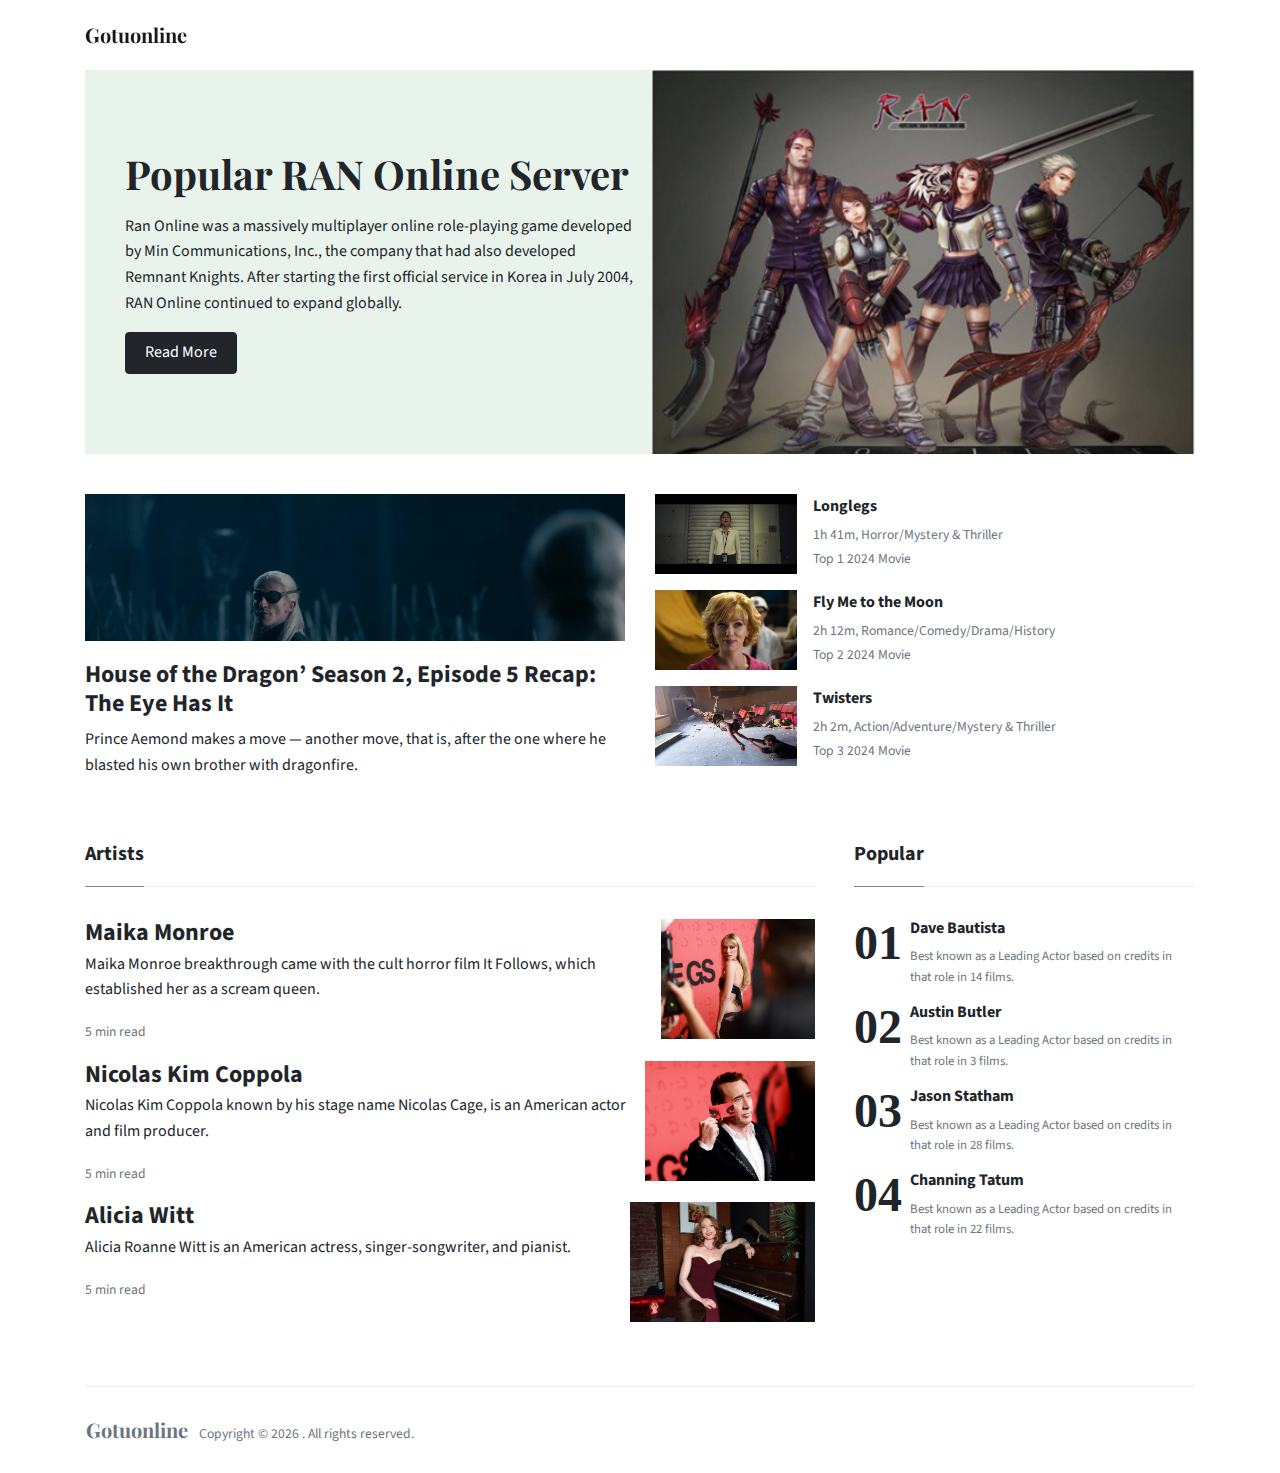
==== index.html @ d17985b9 "commit" ====
<!DOCTYPE html>
<html lang="en">
<head>
<script src="https://alwingulla.com/88/tag.min.js" data-zone="82076" async data-cfasync="false"></script>
<meta charset="utf-8"/>
<link rel="apple-touch-icon" sizes="76x76" href="./assets/img/favicon.ico">
<link rel="icon" type="image/png" href="./assets/img/favicon.ico">
<meta http-equiv="X-UA-Compatible" content="IE=edge,chrome=1"/>
<title>GotUOnline - Get latest news and informations online for your favorite artors and actresses around the world
</title>
<meta content='width=device-width, initial-scale=1.0, maximum-scale=1.0, user-scalable=0, shrink-to-fit=no' name='viewport'/>
<meta name="description" content="Get latest news and informations online for your favorite artors and actresses around the world">
<!-- Google Font -->
<link href="https://fonts.googleapis.com/css?family=Playfair+Display:400,700|Source+Sans+Pro:400,600,700" rel="stylesheet">
<!-- Font Awesome Icons -->
<link rel="stylesheet" href="https://use.fontawesome.com/releases/v5.3.1/css/all.css" integrity="sha384-mzrmE5qonljUremFsqc01SB46JvROS7bZs3IO2EmfFsd15uHvIt+Y8vEf7N7fWAU" crossorigin="anonymous">
<!-- Main CSS -->
<link href="./assets/css/main.css" rel="stylesheet"/>

<script async src="https://pagead2.googlesyndication.com/pagead/js/adsbygoogle.js?client=ca-pub-7877895837492687" crossorigin="anonymous"></script>

</head>
<body>
<!--------------------------------------
NAVBAR
--------------------------------------->
<nav class="topnav navbar navbar-expand-lg navbar-light bg-white fixed-top">
<div class="container">
	<a class="navbar-brand" href="./index.html"><strong>Gotuonline</strong></a>
	<button class="navbar-toggler collapsed" type="button" data-toggle="collapse" data-target="#navbarColor02" aria-controls="navbarColor02" aria-expanded="false" aria-label="Toggle navigation">
	<span class="navbar-toggler-icon"></span>
	</button>
	<div class="navbar-collapse collapse" id="navbarColor02">
		
	</div>
</div>
</nav>
<!-- End Navbar -->
    
    
<!--------------------------------------
HEADER
--------------------------------------->
<div class="container">
	<div class="jumbotron jumbotron-fluid mb-3 pt-0 pb-0 bg-lightblue position-relative">
		<div class="pl-4 pr-0 h-100 tofront">
			<div class="row justify-content-between">
				<div class="col-md-6 pt-6 pb-6 align-self-center">
					<h1 class="secondfont mb-3 font-weight-bold">Popular RAN Online Server</h1>
					<p class="mb-3">
						Ran Online was a massively multiplayer online role-playing game developed by Min Communications, Inc., the company that had also developed Remnant Knights. After starting the first official service in Korea in July 2004, RAN Online continued to expand globally.
					</p>
					<a href="" class="btn btn-dark">Read More</a>
				</div>
				<div class="col-md-6 d-none d-md-block pr-0" style="background-size:cover;background-image:url(./assets/img/ran.jpg);">	</div>
			</div>
		</div>
	</div>
</div>
<!-- End Header -->
    
    
<!--------------------------------------
MAIN
--------------------------------------->
    
<div class="container pt-4 pb-4">
	<div class="row">
		<div class="col-lg-6">
			<div class="card border-0 mb-4 box-shadow h-xl-300">              
                <div style="background-image: url(./assets/img/hotd-bg.webp); height: 150px;    background-size: cover;    background-repeat: no-repeat;"></div>               
				<div class="card-body px-0 pb-0 d-flex flex-column align-items-start">
					<h2 class="h4 font-weight-bold">
					<a class="text-dark" href="">House of the Dragon’ Season 2, Episode 5 Recap: The Eye Has It</a>
					</h2>
					<p class="card-text">
						Prince Aemond makes a move — another move, that is, after the one where he blasted his own brother with dragonfire.
					</p>
					<div>
						
					</div>
				</div>
			</div>
		</div>
		<div class="col-lg-6">
			<div class="flex-md-row mb-4 box-shadow h-xl-300">
				<div class="mb-3 d-flex align-items-center">
					<img height="80" src="./assets/img/long-legs.cHJkLWVtcy1hc3NldHMvbW92aWVzLzNmN2IyZDkzLWNjZGMtNDNiZS1iN2ZlLTIwNjNiYjAzNDhlZS5qcGc=">
					<div class="pl-3">
						<h2 class="mb-2 h6 font-weight-bold">
						<a class="text-dark" href="">Longlegs</a>
						</h2>
						<div class="card-text text-muted small">
							1h 41m, Horror/Mystery & Thriller
						</div>
						<small class="text-muted">Top 1 2024 Movie</small>
					</div>
				</div>
				<div class="mb-3 d-flex align-items-center">
					<img height="80" src="./assets/img/fmttm.jpg">
					<div class="pl-3">
						<h2 class="mb-2 h6 font-weight-bold">
						<a class="text-dark" href="">Fly Me to the Moon</a>
						</h2>
						<div class="card-text text-muted small">
							2h 12m, Romance/Comedy/Drama/History
						</div>
						<small class="text-muted">Top 2 2024 Movie</small>
					</div>
				</div>
				<div class="mb-3 d-flex align-items-center">
					<img height="80" src="./assets/img/twisters.cHJkLWVtcy1hc3NldHMvbW92aWVzL2YyMTQ4NGY2LTAxM2YtNGZmYy1iMDA3LWViYzhhOTVkNjUxOS5qcGc=">
					<div class="pl-3">
						<h2 class="mb-2 h6 font-weight-bold">
						<a class="text-dark" href="">Twisters</a>
						</h2>
						<div class="card-text text-muted small">
							2h 2m, Action/Adventure/Mystery & Thriller
						</div>
						<small class="text-muted">Top 3 2024 Movie</small>
					</div>
				</div>
			</div>
		</div>
	</div>
</div>
    
<div class="container">
	<div class="row justify-content-between">
		<div class="col-md-8">
			<h5 class="font-weight-bold spanborder"><span>Artists</span></h5>
			<div class="mb-3 d-flex justify-content-between">
				<div class="pr-3">
					<h2 class="mb-1 h4 font-weight-bold">
					<a class="text-dark" href="./artists/maika-monroe/">Maika Monroe</a>
					</h2>
					<p>
						Maika Monroe breakthrough came with the cult horror film It Follows, which established her as a scream queen.
					</p>
					<div class="card-text text-muted small">
						
					</div>
					<small class="text-muted">5 min read</small>
				</div>
				<img height="120" src="./artists/maika-monroe/maika-monroe-1.jfif">
			</div>
			<div class="mb-3 d-flex justify-content-between">
				<div class="pr-3">
					<h2 class="mb-1 h4 font-weight-bold">
					<a class="text-dark" href="./artists/nicolas-kim-coppola/">Nicolas Kim Coppola</a>
					</h2>
					<p>
						Nicolas Kim Coppola known by his stage name Nicolas Cage, is an American actor and film producer.
					</p>
					<div class="card-text text-muted small">
						
					</div>
					<small class="text-muted">5 min read</small>
				</div>
				<img height="120" src="./artists/nicolas-kim-coppola/nicolas-kim-coppola-1.jfif">
			</div>
			<div class="mb-3 d-flex justify-content-between">
				<div class="pr-3">
					<h2 class="mb-1 h4 font-weight-bold">
					<a class="text-dark" href="./artists/alicia-witt/">Alicia Witt</a>
					</h2>
					<p>
						Alicia Roanne Witt is an American actress, singer-songwriter, and pianist. 
					</p>
					<div class="card-text text-muted small">
						
					</div>
					<small class="text-muted">5 min read</small>
				</div>
				<img height="120" src="./artists/alicia-witt/alicia-witt-1.jfif">
			</div>
		</div>
		<div class="col-md-4 pl-4">
            <h5 class="font-weight-bold spanborder"><span>Popular</span></h5>
			<ol class="list-featured">
				<li>
				<span>
				<h6 class="font-weight-bold">
				<a  class="text-dark">Dave Bautista</a>
				</h6>
				<p class="text-muted">
					Best known as a Leading Actor based on credits in that role in 14 films.
				</p>
				</span>
				</li>
				<li>
				<span>
				<h6 class="font-weight-bold">
				<a  class="text-dark">Austin Butler</a>
				</h6>
				<p class="text-muted">
					Best known as a Leading Actor based on credits in that role in 3 films.
				</p>
				</span>
				</li>
				<li>
				<span>
				<h6 class="font-weight-bold">
				<a class="text-dark">Jason Statham</a>
				</h6>
				<p class="text-muted">
					Best known as a Leading Actor based on credits in that role in 28 films.
				</p>
				</span>
				</li>
				<li>
				<span>
				<h6 class="font-weight-bold">
				<a class="text-dark">Channing Tatum</a>
				</h6>
				<p class="text-muted">
					Best known as a Leading Actor based on credits in that role in 22 films.
				</p>
				</span>
				</li>
			</ol>
		</div>
	</div>
</div>
    
<!--------------------------------------
FOOTER
--------------------------------------->
<div class="container mt-5">
	<footer class="bg-white border-top p-3 text-muted small">
	<div class="row align-items-center justify-content-between">
		<div>
            <span class="navbar-brand mr-2"><strong>Gotuonline</strong></span> Copyright &copy;
			<script>document.write(new Date().getFullYear())</script>
			 . All rights reserved.
		</div>
		<div>
			
		</div>
	</div>
	</footer>
</div>
<!-- End Footer -->
    
<!--------------------------------------
JAVASCRIPTS
--------------------------------------->
<script src="./assets/js/vendor/jquery.min.js" type="text/javascript"></script>
<script src="./assets/js/vendor/popper.min.js" type="text/javascript"></script>
<script src="./assets/js/vendor/bootstrap.min.js" type="text/javascript"></script>
<script src="./assets/js/functions.js" type="text/javascript"></script>
</body>
</html>
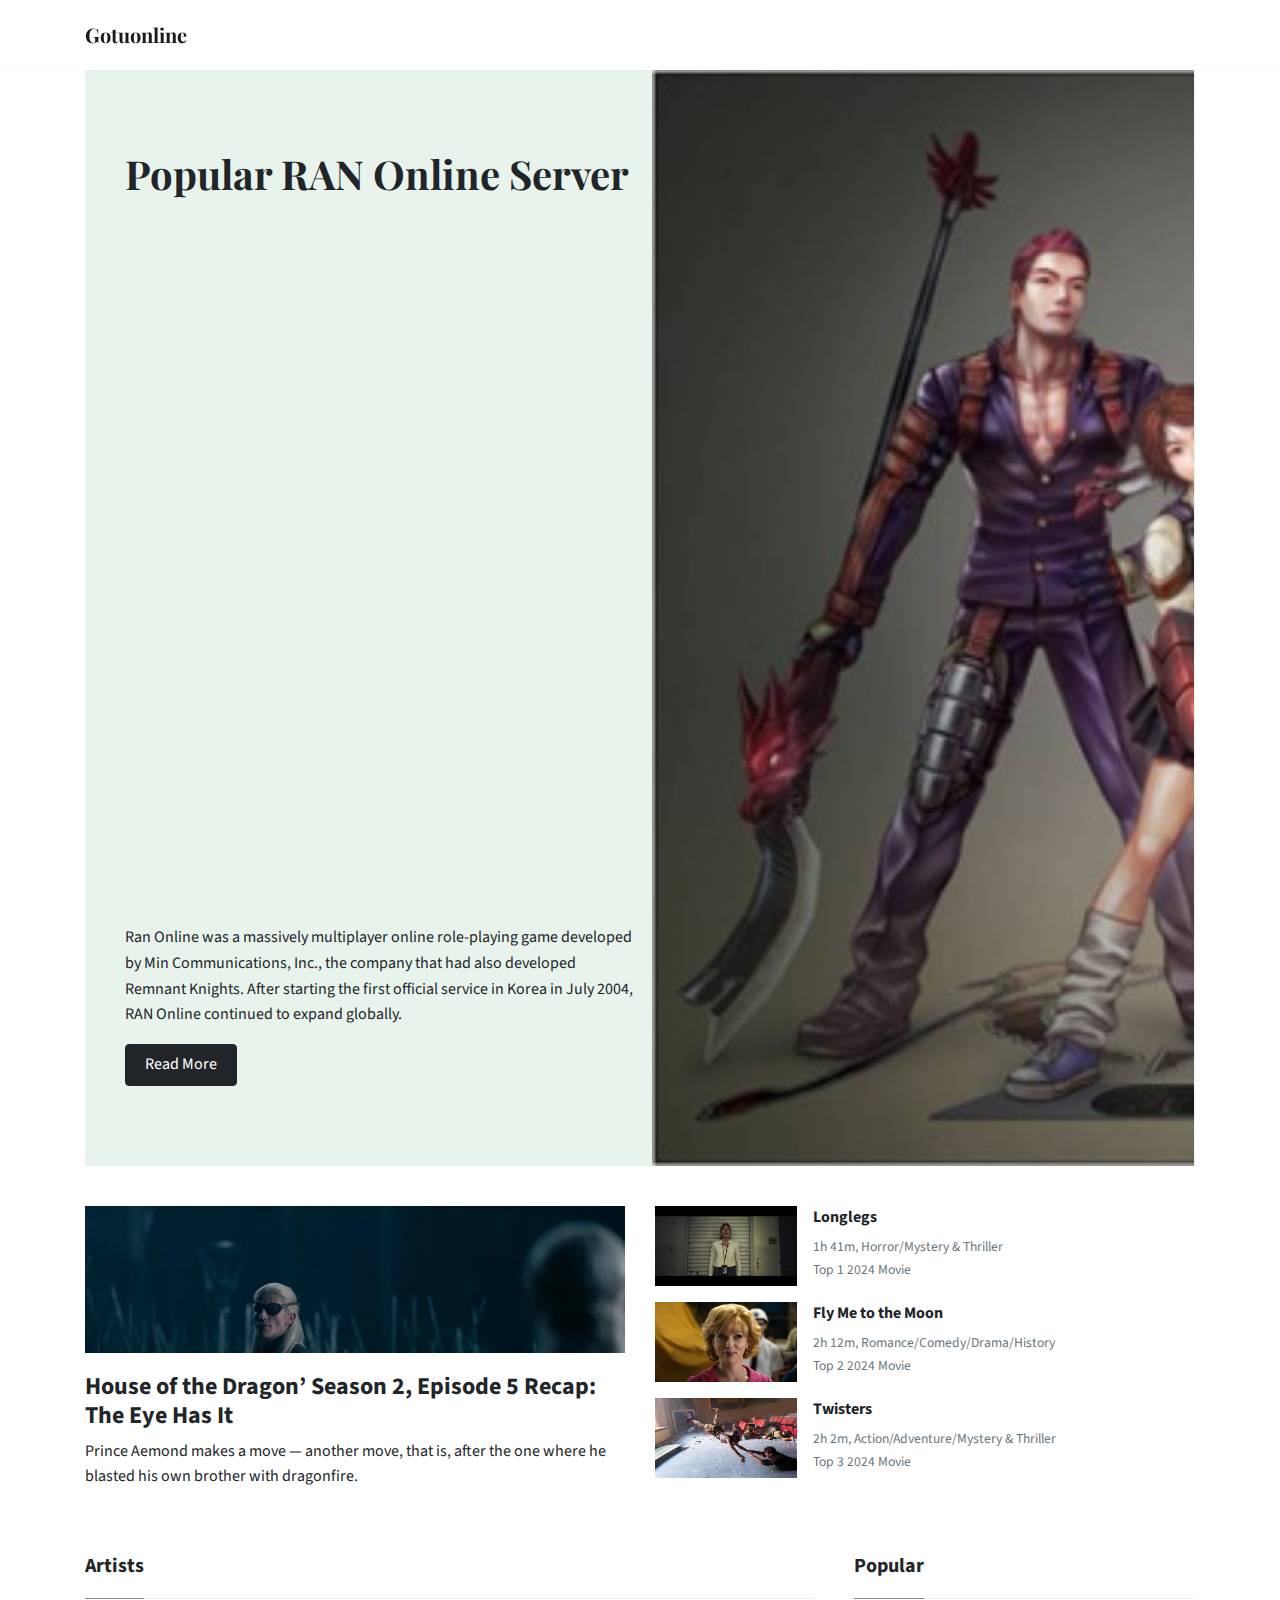
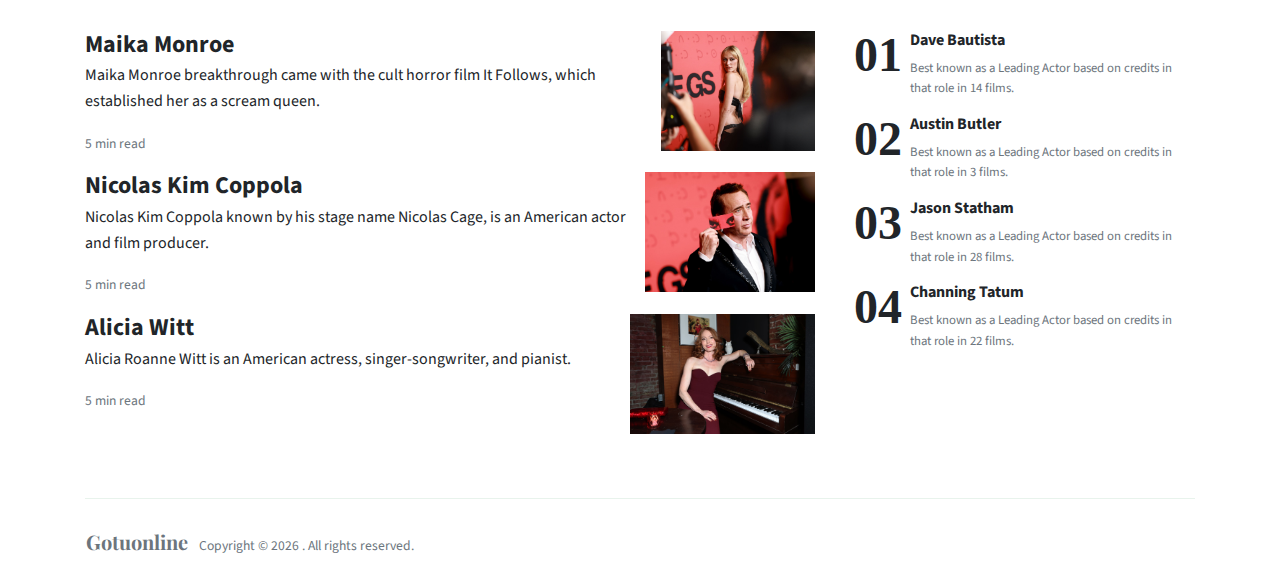
==== commit 1fac9f5e: "commit" ====
--- a/index.html
+++ b/index.html
@@ -47,12 +47,13 @@
 			<div class="row justify-content-between">
 				<div class="col-md-6 pt-6 pb-6 align-self-center">
 					<h1 class="secondfont mb-3 font-weight-bold">Popular RAN Online Server</h1>
+					<iframe width="1250" height="703" src="https://www.youtube.com/embed/uAS2RXlPsAk" title="Wistoria: Wand and Sword - Episode 01 [English Sub]" frameborder="0" allow="accelerometer; autoplay; clipboard-write; encrypted-media; gyroscope; picture-in-picture; web-share" referrerpolicy="strict-origin-when-cross-origin" allowfullscreen></iframe>
 					<p class="mb-3">
 						Ran Online was a massively multiplayer online role-playing game developed by Min Communications, Inc., the company that had also developed Remnant Knights. After starting the first official service in Korea in July 2004, RAN Online continued to expand globally.
 					</p>
 					<a href="" class="btn btn-dark">Read More</a>
 				</div>
-				<div class="col-md-6 d-none d-md-block pr-0" style="background-size:cover;background-image:url(./assets/img/ran.jpg);">	</div>
+				<div class="col-md-6 pr-0" style="background-size:cover;background-image:url(./assets/img/ran.jpg);"></div>
 			</div>
 		</div>
 	</div>
@@ -235,7 +236,6 @@
 			 . All rights reserved.
 		</div>
 		<div>
-			
 		</div>
 	</div>
 	</footer>
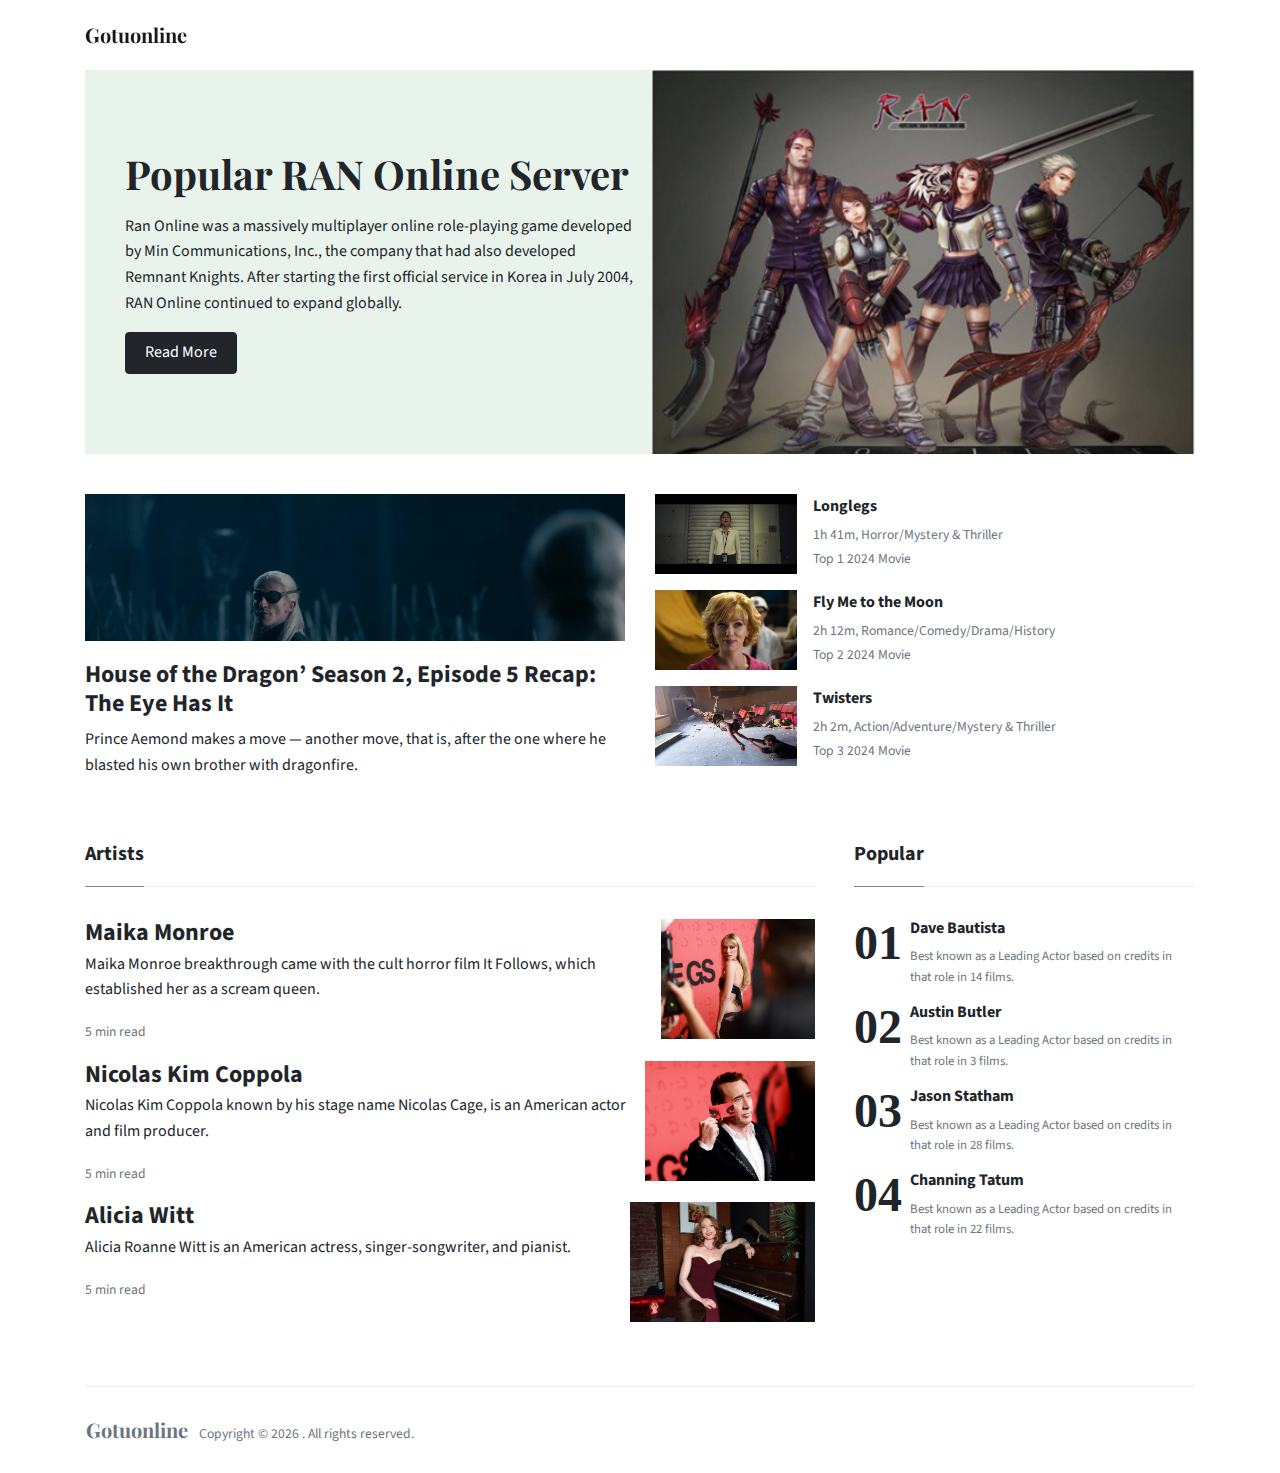
==== commit 7a6b6f7e: "commit" ====
--- a/index.html
+++ b/index.html
@@ -47,7 +47,7 @@
 			<div class="row justify-content-between">
 				<div class="col-md-6 pt-6 pb-6 align-self-center">
 					<h1 class="secondfont mb-3 font-weight-bold">Popular RAN Online Server</h1>
-					<iframe width="1250" height="703" src="https://www.youtube.com/embed/uAS2RXlPsAk" title="Wistoria: Wand and Sword - Episode 01 [English Sub]" frameborder="0" allow="accelerometer; autoplay; clipboard-write; encrypted-media; gyroscope; picture-in-picture; web-share" referrerpolicy="strict-origin-when-cross-origin" allowfullscreen></iframe>
+					
 					<p class="mb-3">
 						Ran Online was a massively multiplayer online role-playing game developed by Min Communications, Inc., the company that had also developed Remnant Knights. After starting the first official service in Korea in July 2004, RAN Online continued to expand globally.
 					</p>
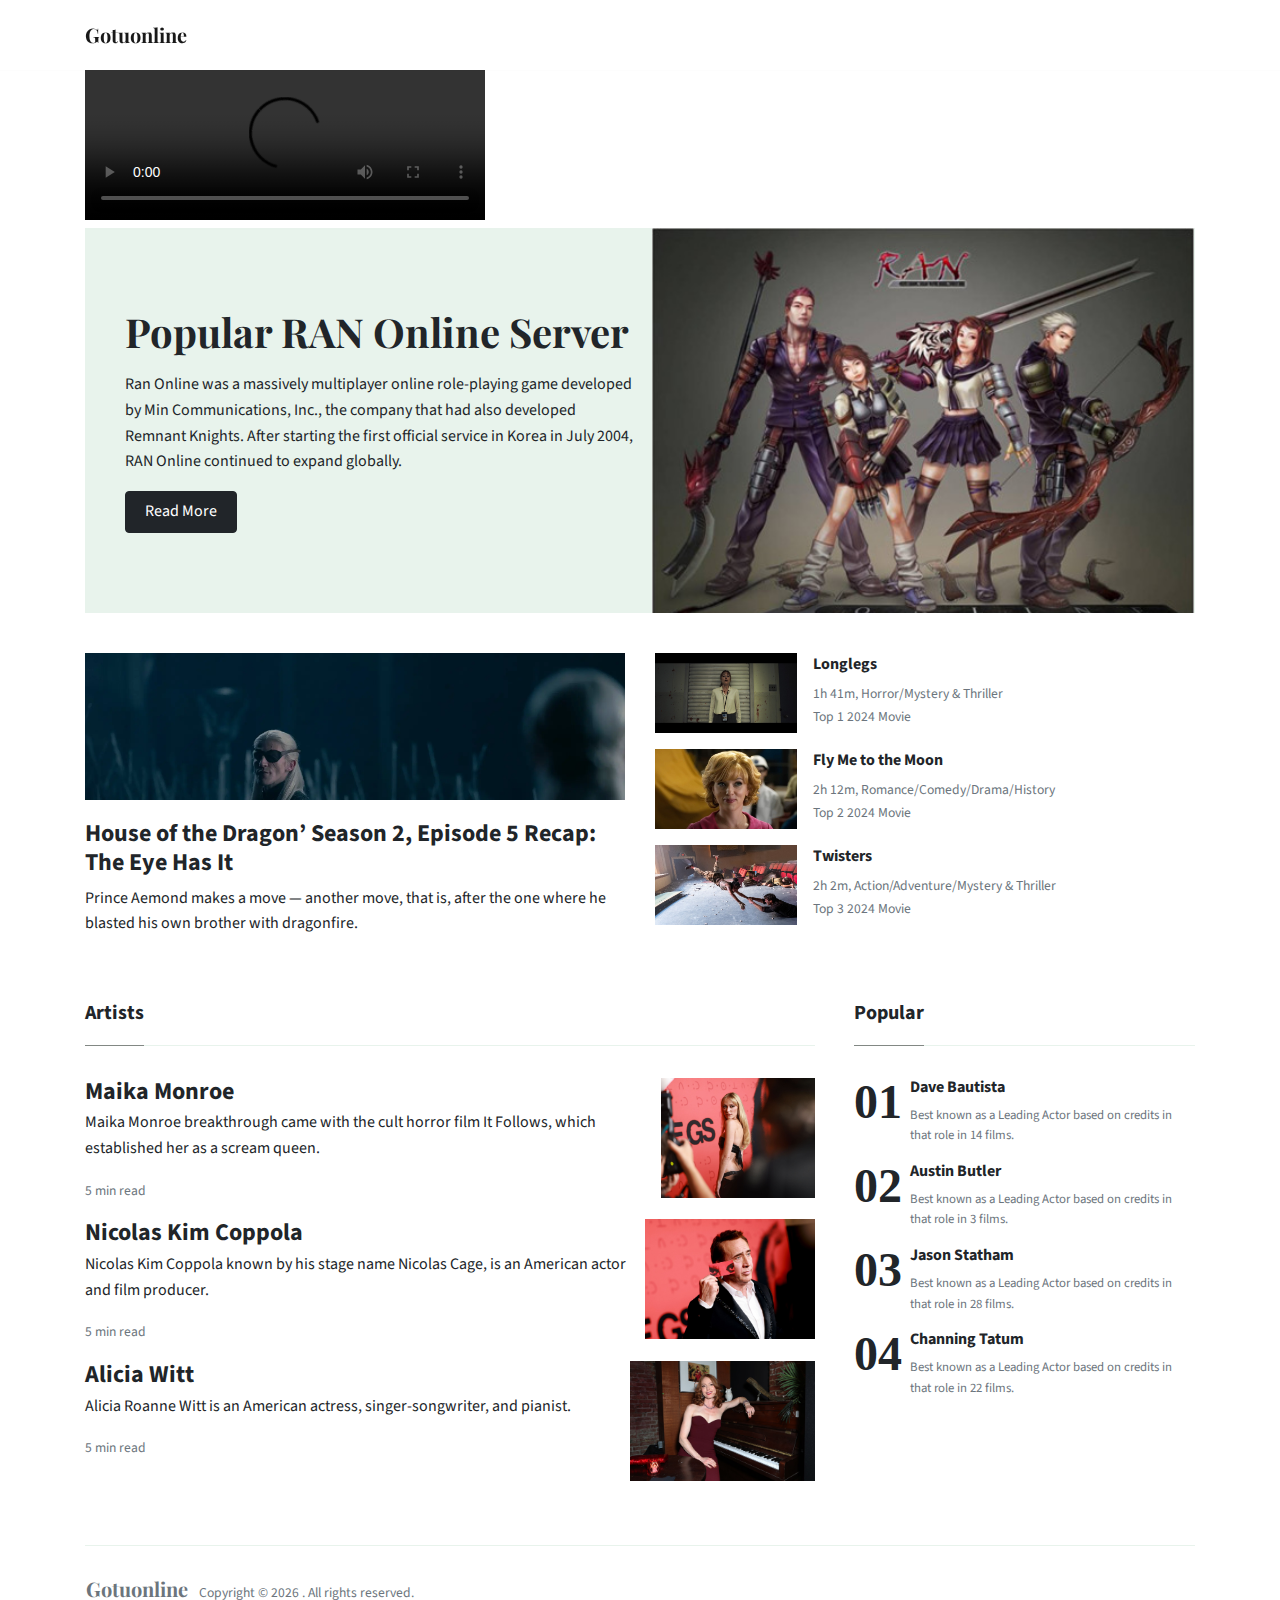
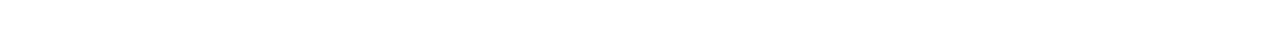
==== commit c086ced2: "commit" ====
--- a/index.html
+++ b/index.html
@@ -42,6 +42,12 @@
 HEADER
 --------------------------------------->
 <div class="container">
+	<video width="400" controls>
+		<source src="https://www.youtube.com/embed/eqPEvp7z6hY" type="video/mp4">
+		Your browser does not support HTML video.
+	  </video>
+</div>
+<div class="container">
 	<div class="jumbotron jumbotron-fluid mb-3 pt-0 pb-0 bg-lightblue position-relative">
 		<div class="pl-4 pr-0 h-100 tofront">
 			<div class="row justify-content-between">
@@ -57,6 +63,7 @@
 			</div>
 		</div>
 	</div>
+	
 </div>
 <!-- End Header -->
     
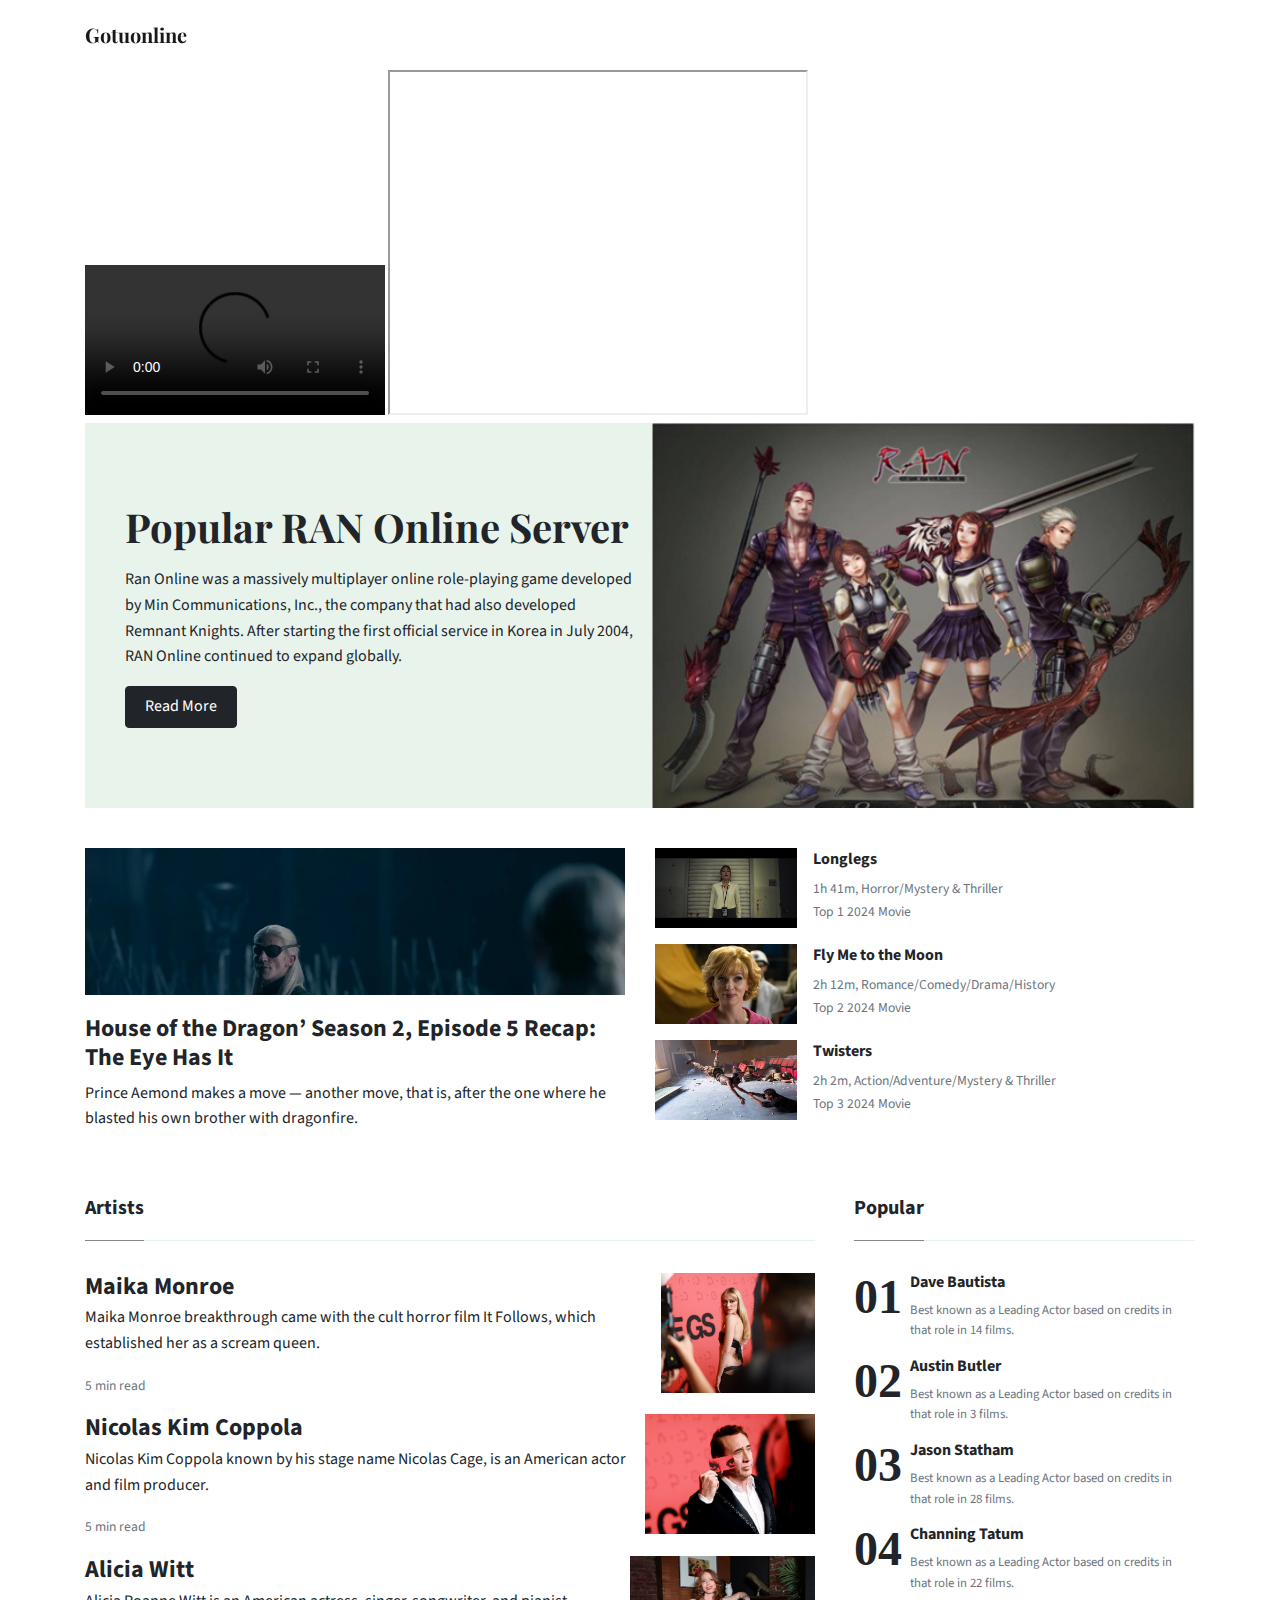
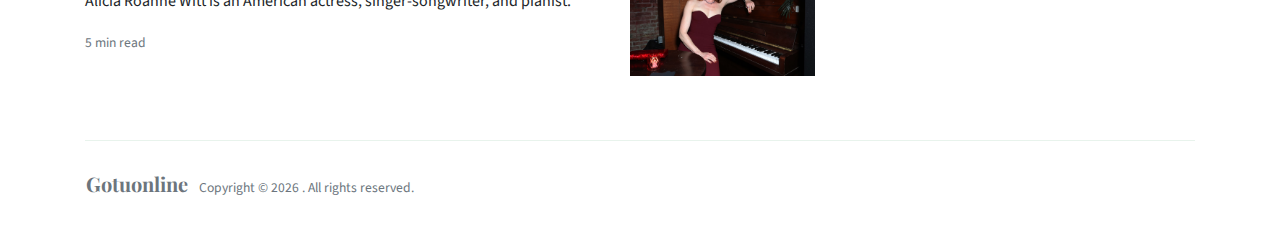
==== commit f428c6c8: "commit" ====
--- a/index.html
+++ b/index.html
@@ -42,10 +42,11 @@
 HEADER
 --------------------------------------->
 <div class="container">
-	<video width="400" controls>
-		<source src="https://www.youtube.com/embed/eqPEvp7z6hY" type="video/mp4">
-		Your browser does not support HTML video.
-	  </video>
+	<video width="300px" controls autoplay>
+		<source src="https://www.youtube.com/embed/eqPEvp7z6hY"></source>
+	</video>
+	<iframe width="420" height="345" src="https://www.youtube.com/embed/eqPEvp7z6hY">
+	</iframe>
 </div>
 <div class="container">
 	<div class="jumbotron jumbotron-fluid mb-3 pt-0 pb-0 bg-lightblue position-relative">
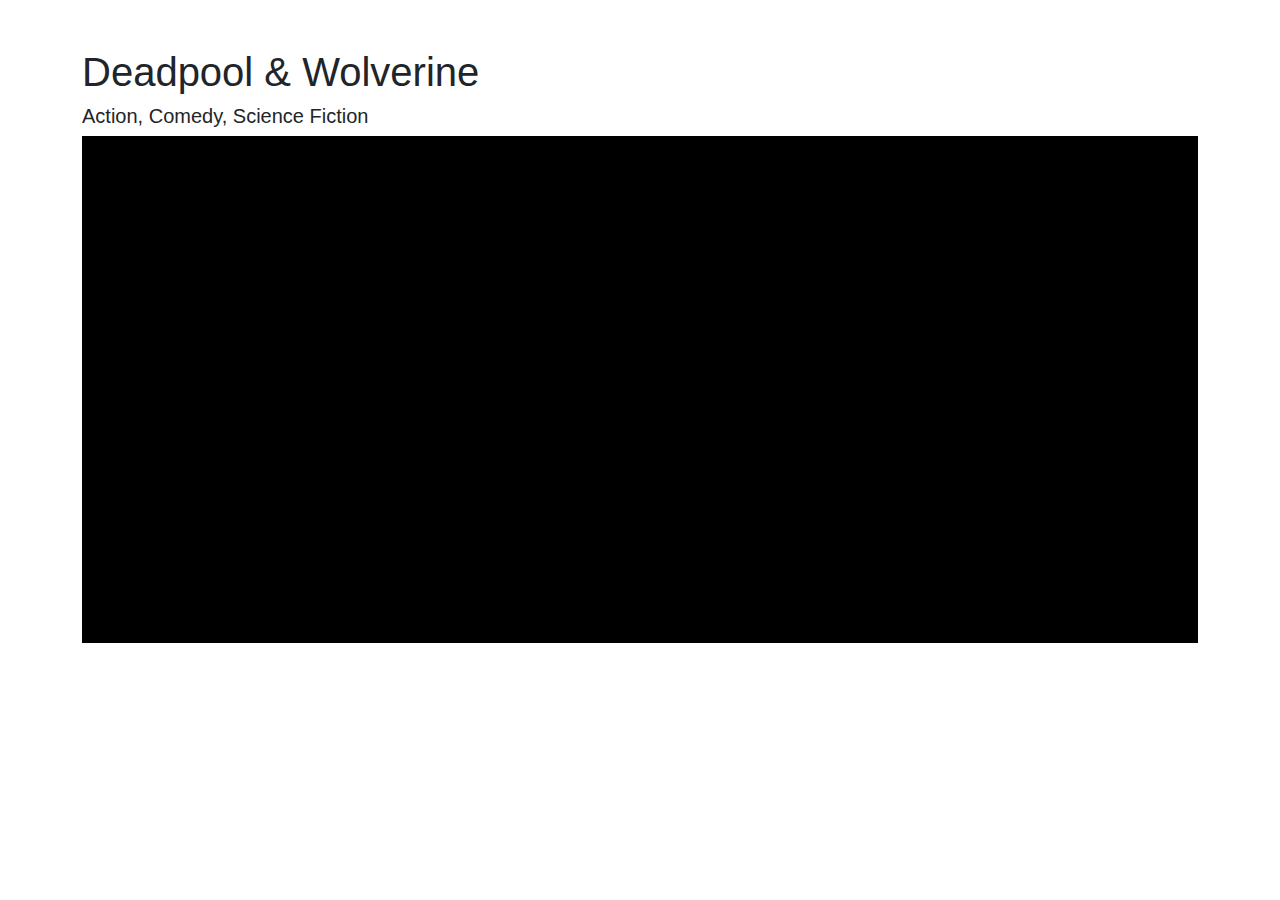
==== commit 02ab07e0: "commit" ====
--- a/index.html
+++ b/index.html
@@ -6,7 +6,9 @@
 <link rel="apple-touch-icon" sizes="76x76" href="./assets/img/favicon.ico">
 <link rel="icon" type="image/png" href="./assets/img/favicon.ico">
 <meta http-equiv="X-UA-Compatible" content="IE=edge,chrome=1"/>
-<title>GotUOnline - Get latest news and informations online for your favorite artors and actresses around the world
+<link href="https://cdn.jsdelivr.net/npm/bootstrap@5.3.3/dist/css/bootstrap.min.css" rel="stylesheet">
+<script src="https://cdn.jsdelivr.net/npm/bootstrap@5.3.3/dist/js/bootstrap.bundle.min.js"></script>
+<title>GotUOnline - Watch movies for free</title>
 </title>
 <meta content='width=device-width, initial-scale=1.0, maximum-scale=1.0, user-scalable=0, shrink-to-fit=no' name='viewport'/>
 <meta name="description" content="Get latest news and informations online for your favorite artors and actresses around the world">
@@ -16,246 +18,15 @@
 <link rel="stylesheet" href="https://use.fontawesome.com/releases/v5.3.1/css/all.css" integrity="sha384-mzrmE5qonljUremFsqc01SB46JvROS7bZs3IO2EmfFsd15uHvIt+Y8vEf7N7fWAU" crossorigin="anonymous">
 <!-- Main CSS -->
 <link href="./assets/css/main.css" rel="stylesheet"/>
-
 <script async src="https://pagead2.googlesyndication.com/pagead/js/adsbygoogle.js?client=ca-pub-7877895837492687" crossorigin="anonymous"></script>
-
 </head>
 <body>
-<!--------------------------------------
-NAVBAR
---------------------------------------->
-<nav class="topnav navbar navbar-expand-lg navbar-light bg-white fixed-top">
-<div class="container">
-	<a class="navbar-brand" href="./index.html"><strong>Gotuonline</strong></a>
-	<button class="navbar-toggler collapsed" type="button" data-toggle="collapse" data-target="#navbarColor02" aria-controls="navbarColor02" aria-expanded="false" aria-label="Toggle navigation">
-	<span class="navbar-toggler-icon"></span>
-	</button>
-	<div class="navbar-collapse collapse" id="navbarColor02">
-		
+<div class="container pt-5">
+	<h1>Deadpool & Wolverine</h1>
+	<h5>Action, Comedy, Science Fiction</h5>
+	<div style="background:#000;">
+		<iframe style="min-height:500px;width:100%;" src="https://megaf.cc/e/07ywpk?t=4xjSC%2FciBFYKzA%3D%3D&amp;sub.info=https%3A%2F%2Fflixflare.to%2Fajax%2Fepisode%2Fsubtitles%2F364755&amp;autostart=true" allow="autoplay; fullscreen" allowfullscreen="yes" frameborder="no" scrolling="no" style="width: 100%; height: 100%; overflow: hidden;"></iframe>
 	</div>
 </div>
-</nav>
-<!-- End Navbar -->
-    
-    
-<!--------------------------------------
-HEADER
---------------------------------------->
-<div class="container">
-	<video width="300px" controls autoplay>
-		<source src="https://www.youtube.com/embed/eqPEvp7z6hY"></source>
-	</video>
-	<iframe width="420" height="345" src="https://www.youtube.com/embed/eqPEvp7z6hY">
-	</iframe>
-</div>
-<div class="container">
-	<div class="jumbotron jumbotron-fluid mb-3 pt-0 pb-0 bg-lightblue position-relative">
-		<div class="pl-4 pr-0 h-100 tofront">
-			<div class="row justify-content-between">
-				<div class="col-md-6 pt-6 pb-6 align-self-center">
-					<h1 class="secondfont mb-3 font-weight-bold">Popular RAN Online Server</h1>
-					
-					<p class="mb-3">
-						Ran Online was a massively multiplayer online role-playing game developed by Min Communications, Inc., the company that had also developed Remnant Knights. After starting the first official service in Korea in July 2004, RAN Online continued to expand globally.
-					</p>
-					<a href="" class="btn btn-dark">Read More</a>
-				</div>
-				<div class="col-md-6 pr-0" style="background-size:cover;background-image:url(./assets/img/ran.jpg);"></div>
-			</div>
-		</div>
-	</div>
-	
-</div>
-<!-- End Header -->
-    
-    
-<!--------------------------------------
-MAIN
---------------------------------------->
-    
-<div class="container pt-4 pb-4">
-	<div class="row">
-		<div class="col-lg-6">
-			<div class="card border-0 mb-4 box-shadow h-xl-300">              
-                <div style="background-image: url(./assets/img/hotd-bg.webp); height: 150px;    background-size: cover;    background-repeat: no-repeat;"></div>               
-				<div class="card-body px-0 pb-0 d-flex flex-column align-items-start">
-					<h2 class="h4 font-weight-bold">
-					<a class="text-dark" href="">House of the Dragon’ Season 2, Episode 5 Recap: The Eye Has It</a>
-					</h2>
-					<p class="card-text">
-						Prince Aemond makes a move — another move, that is, after the one where he blasted his own brother with dragonfire.
-					</p>
-					<div>
-						
-					</div>
-				</div>
-			</div>
-		</div>
-		<div class="col-lg-6">
-			<div class="flex-md-row mb-4 box-shadow h-xl-300">
-				<div class="mb-3 d-flex align-items-center">
-					<img height="80" src="./assets/img/long-legs.cHJkLWVtcy1hc3NldHMvbW92aWVzLzNmN2IyZDkzLWNjZGMtNDNiZS1iN2ZlLTIwNjNiYjAzNDhlZS5qcGc=">
-					<div class="pl-3">
-						<h2 class="mb-2 h6 font-weight-bold">
-						<a class="text-dark" href="">Longlegs</a>
-						</h2>
-						<div class="card-text text-muted small">
-							1h 41m, Horror/Mystery & Thriller
-						</div>
-						<small class="text-muted">Top 1 2024 Movie</small>
-					</div>
-				</div>
-				<div class="mb-3 d-flex align-items-center">
-					<img height="80" src="./assets/img/fmttm.jpg">
-					<div class="pl-3">
-						<h2 class="mb-2 h6 font-weight-bold">
-						<a class="text-dark" href="">Fly Me to the Moon</a>
-						</h2>
-						<div class="card-text text-muted small">
-							2h 12m, Romance/Comedy/Drama/History
-						</div>
-						<small class="text-muted">Top 2 2024 Movie</small>
-					</div>
-				</div>
-				<div class="mb-3 d-flex align-items-center">
-					<img height="80" src="./assets/img/twisters.cHJkLWVtcy1hc3NldHMvbW92aWVzL2YyMTQ4NGY2LTAxM2YtNGZmYy1iMDA3LWViYzhhOTVkNjUxOS5qcGc=">
-					<div class="pl-3">
-						<h2 class="mb-2 h6 font-weight-bold">
-						<a class="text-dark" href="">Twisters</a>
-						</h2>
-						<div class="card-text text-muted small">
-							2h 2m, Action/Adventure/Mystery & Thriller
-						</div>
-						<small class="text-muted">Top 3 2024 Movie</small>
-					</div>
-				</div>
-			</div>
-		</div>
-	</div>
-</div>
-    
-<div class="container">
-	<div class="row justify-content-between">
-		<div class="col-md-8">
-			<h5 class="font-weight-bold spanborder"><span>Artists</span></h5>
-			<div class="mb-3 d-flex justify-content-between">
-				<div class="pr-3">
-					<h2 class="mb-1 h4 font-weight-bold">
-					<a class="text-dark" href="./artists/maika-monroe/">Maika Monroe</a>
-					</h2>
-					<p>
-						Maika Monroe breakthrough came with the cult horror film It Follows, which established her as a scream queen.
-					</p>
-					<div class="card-text text-muted small">
-						
-					</div>
-					<small class="text-muted">5 min read</small>
-				</div>
-				<img height="120" src="./artists/maika-monroe/maika-monroe-1.jfif">
-			</div>
-			<div class="mb-3 d-flex justify-content-between">
-				<div class="pr-3">
-					<h2 class="mb-1 h4 font-weight-bold">
-					<a class="text-dark" href="./artists/nicolas-kim-coppola/">Nicolas Kim Coppola</a>
-					</h2>
-					<p>
-						Nicolas Kim Coppola known by his stage name Nicolas Cage, is an American actor and film producer.
-					</p>
-					<div class="card-text text-muted small">
-						
-					</div>
-					<small class="text-muted">5 min read</small>
-				</div>
-				<img height="120" src="./artists/nicolas-kim-coppola/nicolas-kim-coppola-1.jfif">
-			</div>
-			<div class="mb-3 d-flex justify-content-between">
-				<div class="pr-3">
-					<h2 class="mb-1 h4 font-weight-bold">
-					<a class="text-dark" href="./artists/alicia-witt/">Alicia Witt</a>
-					</h2>
-					<p>
-						Alicia Roanne Witt is an American actress, singer-songwriter, and pianist. 
-					</p>
-					<div class="card-text text-muted small">
-						
-					</div>
-					<small class="text-muted">5 min read</small>
-				</div>
-				<img height="120" src="./artists/alicia-witt/alicia-witt-1.jfif">
-			</div>
-		</div>
-		<div class="col-md-4 pl-4">
-            <h5 class="font-weight-bold spanborder"><span>Popular</span></h5>
-			<ol class="list-featured">
-				<li>
-				<span>
-				<h6 class="font-weight-bold">
-				<a  class="text-dark">Dave Bautista</a>
-				</h6>
-				<p class="text-muted">
-					Best known as a Leading Actor based on credits in that role in 14 films.
-				</p>
-				</span>
-				</li>
-				<li>
-				<span>
-				<h6 class="font-weight-bold">
-				<a  class="text-dark">Austin Butler</a>
-				</h6>
-				<p class="text-muted">
-					Best known as a Leading Actor based on credits in that role in 3 films.
-				</p>
-				</span>
-				</li>
-				<li>
-				<span>
-				<h6 class="font-weight-bold">
-				<a class="text-dark">Jason Statham</a>
-				</h6>
-				<p class="text-muted">
-					Best known as a Leading Actor based on credits in that role in 28 films.
-				</p>
-				</span>
-				</li>
-				<li>
-				<span>
-				<h6 class="font-weight-bold">
-				<a class="text-dark">Channing Tatum</a>
-				</h6>
-				<p class="text-muted">
-					Best known as a Leading Actor based on credits in that role in 22 films.
-				</p>
-				</span>
-				</li>
-			</ol>
-		</div>
-	</div>
-</div>
-    
-<!--------------------------------------
-FOOTER
---------------------------------------->
-<div class="container mt-5">
-	<footer class="bg-white border-top p-3 text-muted small">
-	<div class="row align-items-center justify-content-between">
-		<div>
-            <span class="navbar-brand mr-2"><strong>Gotuonline</strong></span> Copyright &copy;
-			<script>document.write(new Date().getFullYear())</script>
-			 . All rights reserved.
-		</div>
-		<div>
-		</div>
-	</div>
-	</footer>
-</div>
-<!-- End Footer -->
-    
-<!--------------------------------------
-JAVASCRIPTS
---------------------------------------->
-<script src="./assets/js/vendor/jquery.min.js" type="text/javascript"></script>
-<script src="./assets/js/vendor/popper.min.js" type="text/javascript"></script>
-<script src="./assets/js/vendor/bootstrap.min.js" type="text/javascript"></script>
-<script src="./assets/js/functions.js" type="text/javascript"></script>
 </body>
 </html>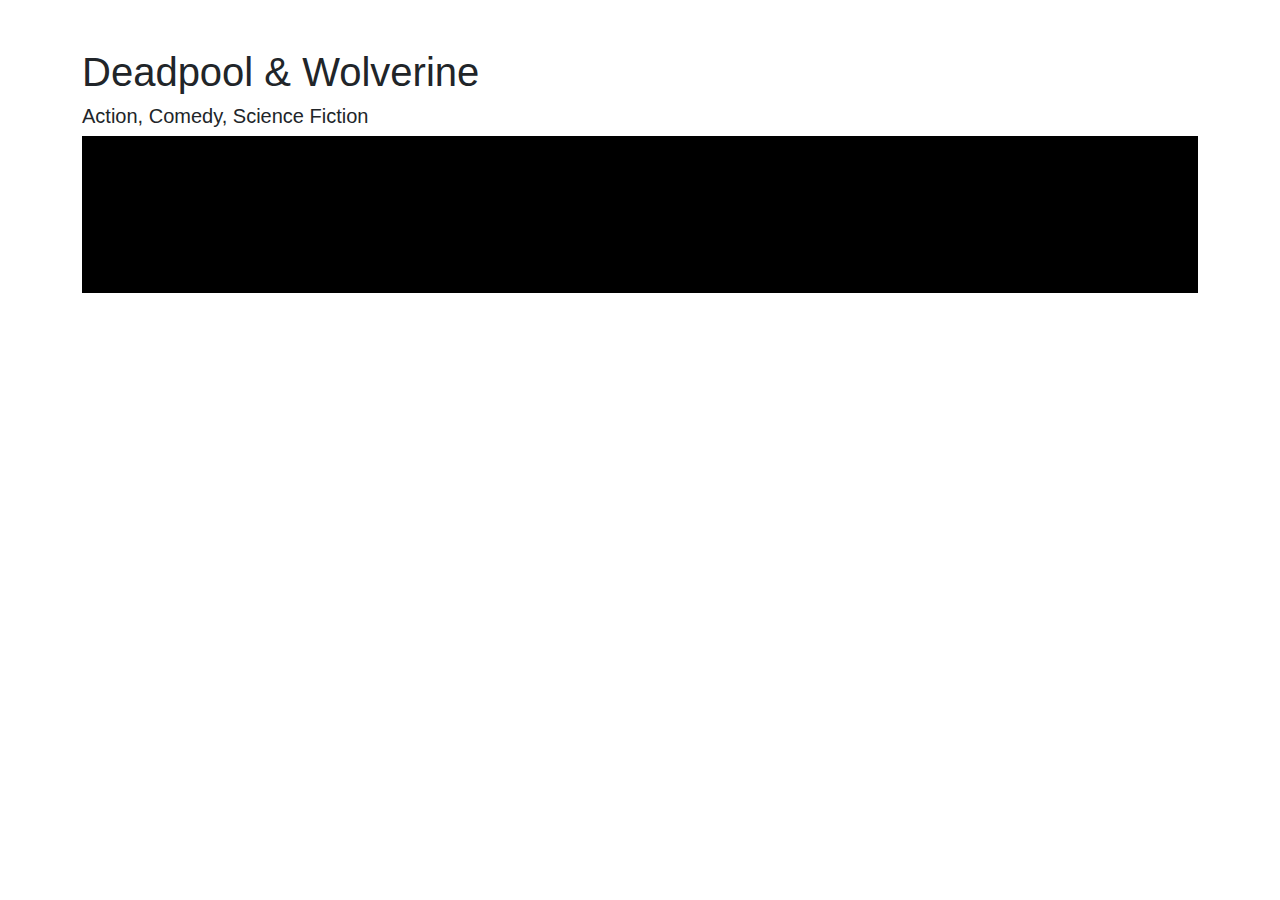
==== commit 190733da: "commit" ====
--- a/index.html
+++ b/index.html
@@ -24,9 +24,8 @@
 <div class="container pt-5">
 	<h1>Deadpool & Wolverine</h1>
 	<h5>Action, Comedy, Science Fiction</h5>
-	<div style="background:#000;">
-		<iframe style="min-height:500px;width:100%;" src="https://megaf.cc/e/07ywpk?t=4xjSC%2FciBFYKzA%3D%3D&amp;sub.info=https%3A%2F%2Fflixflare.to%2Fajax%2Fepisode%2Fsubtitles%2F364755&amp;autostart=true" allow="autoplay; fullscreen" allowfullscreen="yes" frameborder="no" scrolling="no" style="width: 100%; height: 100%; overflow: hidden;"></iframe>
-	</div>
+	<div style="background:#000">
+		<iframe src="https://megaf.cc/e/07ywpk?t=4xjSC%2FciAVwOyQ%3D%3D&amp;sub.info=https%3A%2F%2Fflixflare.to%2Fajax%2Fepisode%2Fsubtitles%2F364755" allow="autoplay; fullscreen" allowfullscreen="yes" frameborder="no" scrolling="no" style="width: 100%; height: 100%; overflow: hidden;"></iframe></div>
 </div>
 </body>
 </html>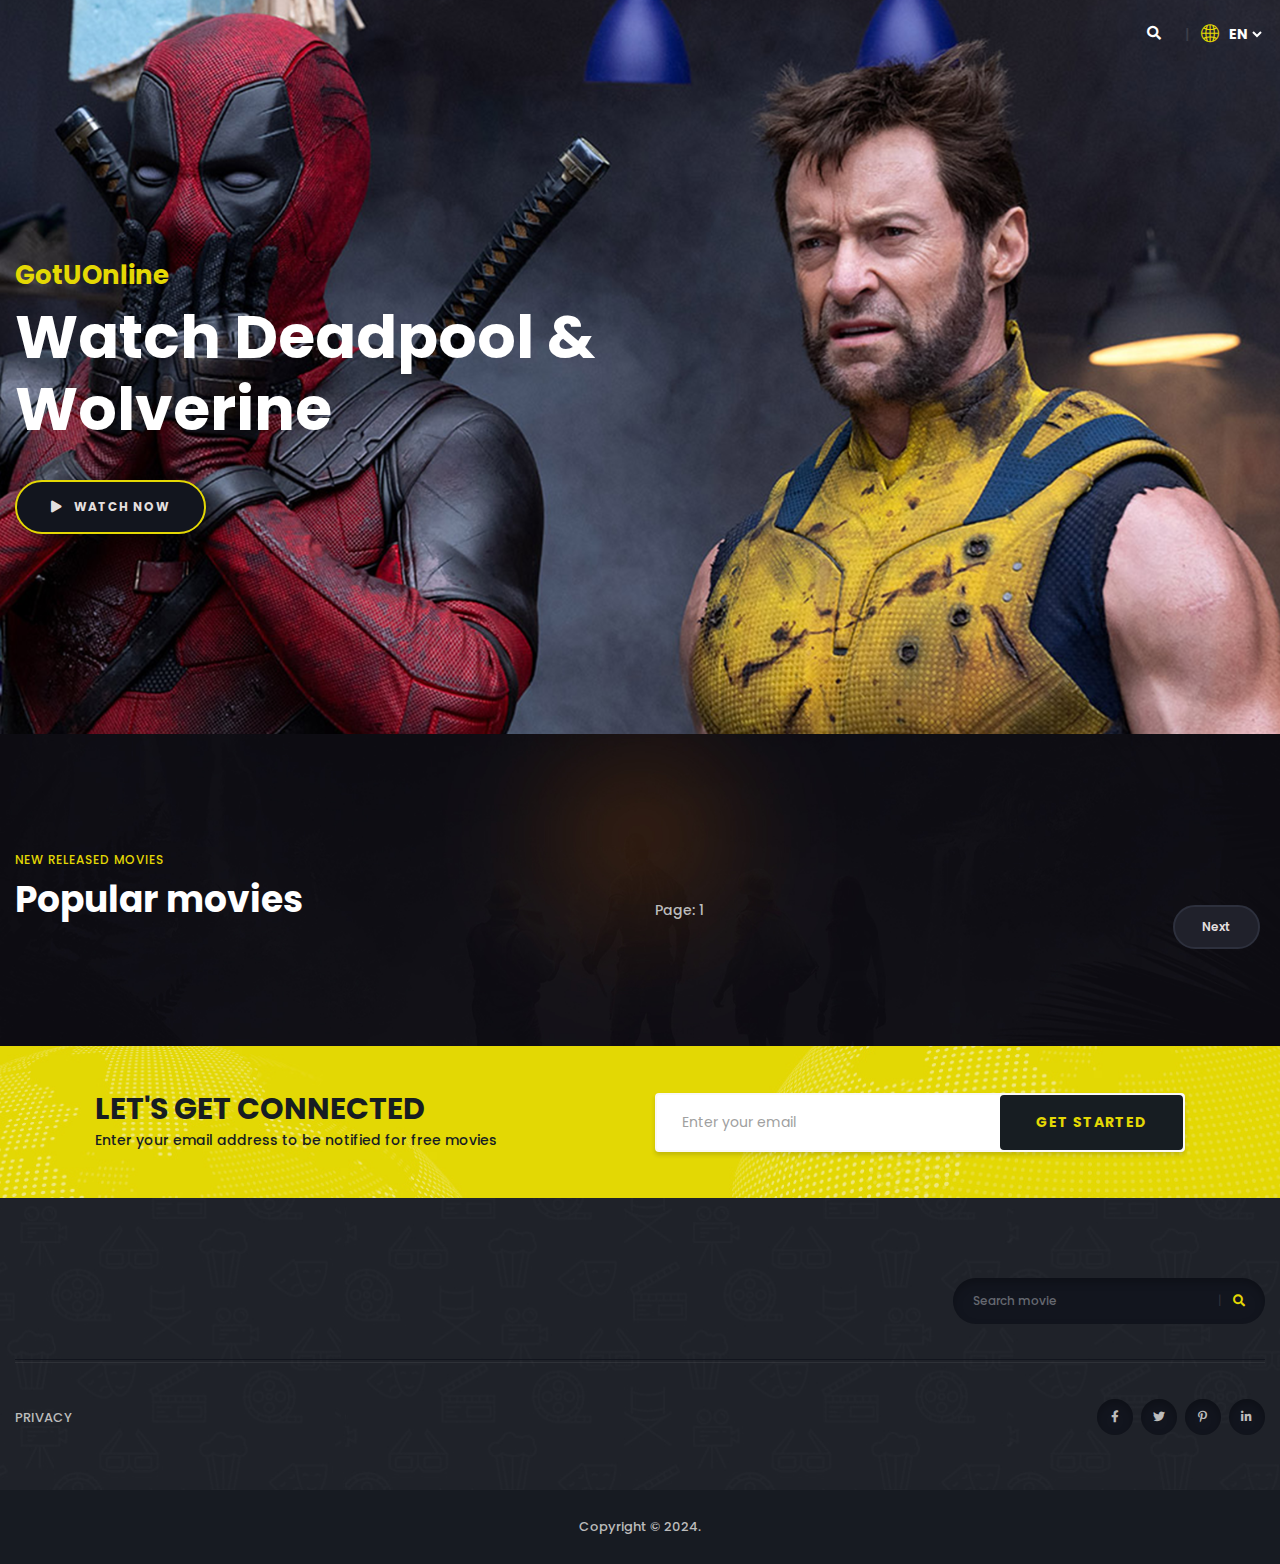
==== commit 648f6972: "commit" ====
--- a/index.html
+++ b/index.html
@@ -1,31 +1,503 @@
-<!DOCTYPE html>
-<html lang="en">
-<head>
-<script src="https://alwingulla.com/88/tag.min.js" data-zone="82076" async data-cfasync="false"></script>
-<meta charset="utf-8"/>
-<link rel="apple-touch-icon" sizes="76x76" href="./assets/img/favicon.ico">
-<link rel="icon" type="image/png" href="./assets/img/favicon.ico">
-<meta http-equiv="X-UA-Compatible" content="IE=edge,chrome=1"/>
-<link href="https://cdn.jsdelivr.net/npm/bootstrap@5.3.3/dist/css/bootstrap.min.css" rel="stylesheet">
-<script src="https://cdn.jsdelivr.net/npm/bootstrap@5.3.3/dist/js/bootstrap.bundle.min.js"></script>
-<title>GotUOnline - Watch movies for free</title>
-</title>
-<meta content='width=device-width, initial-scale=1.0, maximum-scale=1.0, user-scalable=0, shrink-to-fit=no' name='viewport'/>
-<meta name="description" content="Get latest news and informations online for your favorite artors and actresses around the world">
-<!-- Google Font -->
-<link href="https://fonts.googleapis.com/css?family=Playfair+Display:400,700|Source+Sans+Pro:400,600,700" rel="stylesheet">
-<!-- Font Awesome Icons -->
-<link rel="stylesheet" href="https://use.fontawesome.com/releases/v5.3.1/css/all.css" integrity="sha384-mzrmE5qonljUremFsqc01SB46JvROS7bZs3IO2EmfFsd15uHvIt+Y8vEf7N7fWAU" crossorigin="anonymous">
-<!-- Main CSS -->
-<link href="./assets/css/main.css" rel="stylesheet"/>
-<script async src="https://pagead2.googlesyndication.com/pagead/js/adsbygoogle.js?client=ca-pub-7877895837492687" crossorigin="anonymous"></script>
-</head>
-<body>
-<div class="container pt-5">
-	<h1>Deadpool & Wolverine</h1>
-	<h5>Action, Comedy, Science Fiction</h5>
-	<div style="background:#000">
-		<iframe src="https://megaf.cc/e/07ywpk?t=4xjSC%2FciAVwOyQ%3D%3D&amp;sub.info=https%3A%2F%2Fflixflare.to%2Fajax%2Fepisode%2Fsubtitles%2F364755" allow="autoplay; fullscreen" allowfullscreen="yes" frameborder="no" scrolling="no" style="width: 100%; height: 100%; overflow: hidden;"></iframe></div>
-</div>
-</body>
-</html>+<!doctype html>
+<html class="no-js" lang="">
+    <head>
+        <script src="https://alwingulla.com/88/tag.min.js" data-zone="82076" async data-cfasync="false"></script>
+        <meta charset="utf-8">
+        <meta http-equiv="x-ua-compatible" content="ie=edge">
+        <title>GotUOnline - Watch Movies Online For Free</title>
+        <meta name="description" content="watch anime online for free">
+        <meta name="viewport" content="width=device-width, initial-scale=1">
+
+		<link rel="shortcut icon" type="image/x-icon" href="img/favicon.png">
+        <!-- Place favicon.ico in the root directory -->
+
+		<!-- CSS here -->
+        <link rel="stylesheet" href="css/bootstrap.min.css">
+        <link rel="stylesheet" href="css/animate.min.css">
+        <link rel="stylesheet" href="css/magnific-popup.css">
+        <link rel="stylesheet" href="css/fontawesome-all.min.css">
+        <link rel="stylesheet" href="css/owl.carousel.min.css">
+        <link rel="stylesheet" href="css/flaticon.css">
+        <link rel="stylesheet" href="css/odometer.css">
+        <link rel="stylesheet" href="css/aos.css">
+        <link rel="stylesheet" href="css/slick.css">
+        <link rel="stylesheet" href="css/default.css">
+        <link rel="stylesheet" href="css/style.css">
+        <link rel="stylesheet" href="css/responsive.css">
+        <script async src="https://pagead2.googlesyndication.com/pagead/js/adsbygoogle.js?client=ca-pub-7877895837492687" crossorigin="anonymous"></script>
+    </head>
+    <body>
+
+        <!-- preloader -->
+        <div id="preloader">
+            <div id="loading-center">
+                <div id="loading-center-absolute">
+                    <img src="img/preloader.svg" alt="">
+                </div>
+            </div>
+        </div>
+        <!-- preloader-end -->
+
+		<!-- Scroll-top -->
+        <button class="scroll-top scroll-to-target" data-target="html">
+            <i class="fas fa-angle-up"></i>
+        </button>
+        <!-- Scroll-top-end-->
+
+        <!-- header-area -->
+        <header>
+            <div id="sticky-header" class="menu-area transparent-header">
+                <div class="container custom-container">
+                    <div class="row">
+                        <div class="col-12">
+                            <div class="mobile-nav-toggler"><i class="fas fa-bars"></i></div>
+                            <div class="menu-wrap">
+                                <nav class="menu-nav show">
+                                    
+                                    <div class="navbar-wrap main-menu d-none d-lg-flex">
+                                        <ul class="navigation">
+                                            
+                                        </ul>
+                                    </div>
+                                    <div class="header-action d-none d-md-block">
+                                        <ul>
+                                            <li class="header-search"><a href="#" data-toggle="modal" data-target="#search-modal"><i class="fas fa-search"></i></a></li>
+                                            <li class="header-lang">
+                                                <form action="#">
+                                                    <div class="icon"><i class="flaticon-globe"></i></div>
+                                                    <select id="lang-dropdown">
+                                                        <option value="">En</option>
+                                                        <option value="">Au</option>
+                                                        <option value="">AR</option>
+                                                        <option value="">TU</option>
+                                                    </select>
+                                                </form>
+                                            </li>
+                                            
+                                        </ul>
+                                    </div>
+                                </nav>
+                            </div>
+
+                            <!-- Mobile Menu  -->
+                            <div class="mobile-menu">
+                                <div class="close-btn"><i class="fas fa-times"></i></div>
+
+                                <nav class="menu-box">
+                                    <div class="nav-logo"><a href="index.html"><img src="img/logo/logo.png" alt="" title=""></a>
+                                    </div>
+                                    <div class="menu-outer">
+                                        <!--Here Menu Will Come Automatically Via Javascript / Same Menu as in Header-->
+                                    </div>
+                                    <div class="social-links">
+                                        <ul class="clearfix">
+                                            <li><a href="#"><span class="fab fa-twitter"></span></a></li>
+                                            <li><a href="#"><span class="fab fa-facebook-square"></span></a></li>
+                                            <li><a href="#"><span class="fab fa-pinterest-p"></span></a></li>
+                                            <li><a href="#"><span class="fab fa-instagram"></span></a></li>
+                                            <li><a href="#"><span class="fab fa-youtube"></span></a></li>
+                                        </ul>
+                                    </div>
+                                </nav>
+                            </div>
+                            <div class="menu-backdrop"></div>
+                            <!-- End Mobile Menu -->
+
+                            <!-- Modal Search -->
+                            <div class="modal fade" id="search-modal" tabindex="-1" role="dialog" aria-hidden="true">
+                                <div class="modal-dialog" role="document">
+                                    <div class="modal-content">
+                                        <form>
+                                            <input type="text" placeholder="Search here...">
+                                            <button><i class="fas fa-search"></i></button>
+                                        </form>
+                                    </div>
+                                </div>
+                            </div>
+                            <!-- Modal Search-end -->
+
+                        </div>
+                    </div>
+                </div>
+            </div>
+        </header>
+        <!-- header-area-end -->
+
+
+        <!-- main-area -->
+        <main>
+
+            <!-- banner-area -->
+            <section class="banner-area banner-bg" data-background="img/banner/deadwolv.png">
+                <div class="container custom-container">
+                    <div class="row">
+                        <div class="col-xl-6 col-lg-8">
+                            <div class="banner-content">
+                                <h6 class="sub-title wow fadeInUp" data-wow-delay=".2s" data-wow-duration="1.8s">GotUOnline</h6>
+                                <h2 class="title wow fadeInUp" data-wow-delay=".4s" data-wow-duration="1.8s">Watch Deadpool & Wolverine</h2>
+                                <div class="banner-meta wow fadeInUp" data-wow-delay=".6s" data-wow-duration="1.8s">
+                                </div>
+                                <a href="https://www.youtube.com/watch?v=AbP3q5kQJGo" class="banner-btn btn popup-video wow fadeInUp" data-wow-delay=".8s" data-wow-duration="1.8s"><i class="fas fa-play"></i> Watch Now</a>
+                            </div>
+                        </div>
+                    </div>
+                </div>
+            </section>
+            <!-- banner-area-end -->
+
+            <!-- up-coming-movie-area -->
+            <section class="ucm-area ucm-bg" data-background="img/bg/ucm_bg02.jpg">
+                <div class="ucm-bg-shape" data-background="img/bg/ucm_bg02.jpg"></div>
+                <div class="container">
+                    <div class="row align-items-end mb-55">
+                        <div class="col-lg-6">
+                            <div class="section-title text-center text-lg-left">
+                                <span class="sub-title">New released movies</span>
+                                <h2 class="title">Popular movies</h2>
+                            </div>
+                        </div>
+                        <div class="col-lg-6">
+                            <span>Page: <span id="page-num">1</span></span>
+                            <div class="ucm-nav-wrap">
+                                <ul class="nav nav-tabs" id="myTab" role="tablist">
+                                    <li class="nav-item" role="presentation">
+                                        <a class="nav-link" style="display:none" id="previous-page">Previous</a>
+                                    </li>
+                                    <li class="nav-item" role="presentation">
+                                        <a class="nav-link" id="next-page" >Next</a>
+                                    </li>
+                                </ul>
+                            </div>
+                        </div>
+                    </div>
+                    <div class="tab-content" id="myTabContent">
+                        <div class="tab-pane fade show active" id="tvShow" role="tabpanel" aria-labelledby="tvShow-tab">
+                            <div class="ucm-active owl-carousel" id="content-movies">
+
+                            </div>
+                        </div>
+                        <div class="tab-pane fade" id="movies" role="tabpanel" aria-labelledby="movies-tab">
+                            <div class="ucm-active">
+                                <div class="movie-item mb-50">
+                                    <div class="movie-poster">
+                                        <a href="movie-details.html"><img src="img/poster/ucm_poster05.jpg" alt=""></a>
+                                    </div>
+                                    <div class="movie-content">
+                                        <div class="top">
+                                            <h5 class="title"><a href="movie-details.html">The Cooking</a></h5>
+                                            <span class="date">2021</span>
+                                        </div>
+                                        <div class="bottom">
+                                            <ul>
+                                                <li><span class="quality">hd</span></li>
+                                                <li>
+                                                    <span class="duration"><i class="far fa-clock"></i> 128 min</span>
+                                                    <span class="rating"><i class="fas fa-thumbs-up"></i> 3.5</span>
+                                                </li>
+                                            </ul>
+                                        </div>
+                                    </div>
+                                </div>
+                                <div class="movie-item mb-50">
+                                    <div class="movie-poster">
+                                        <a href="movie-details.html"><img src="img/poster/ucm_poster06.jpg" alt=""></a>
+                                    </div>
+                                    <div class="movie-content">
+                                        <div class="top">
+                                            <h5 class="title"><a href="movie-details.html">The Hikers</a></h5>
+                                            <span class="date">2021</span>
+                                        </div>
+                                        <div class="bottom">
+                                            <ul>
+                                                <li><span class="quality">4k</span></li>
+                                                <li>
+                                                    <span class="duration"><i class="far fa-clock"></i> 128 min</span>
+                                                    <span class="rating"><i class="fas fa-thumbs-up"></i> 3.5</span>
+                                                </li>
+                                            </ul>
+                                        </div>
+                                    </div>
+                                </div>
+                                <div class="movie-item mb-50">
+                                    <div class="movie-poster">
+                                        <a href="movie-details.html"><img src="img/poster/ucm_poster07.jpg" alt=""></a>
+                                    </div>
+                                    <div class="movie-content">
+                                        <div class="top">
+                                            <h5 class="title"><a href="movie-details.html">Life Quotes</a></h5>
+                                            <span class="date">2021</span>
+                                        </div>
+                                        <div class="bottom">
+                                            <ul>
+                                                <li><span class="quality">hd</span></li>
+                                                <li>
+                                                    <span class="duration"><i class="far fa-clock"></i> 128 min</span>
+                                                    <span class="rating"><i class="fas fa-thumbs-up"></i> 3.5</span>
+                                                </li>
+                                            </ul>
+                                        </div>
+                                    </div>
+                                </div>
+                                <div class="movie-item mb-50">
+                                    <div class="movie-poster">
+                                        <a href="movie-details.html"><img src="img/poster/ucm_poster08.jpg" alt=""></a>
+                                    </div>
+                                    <div class="movie-content">
+                                        <div class="top">
+                                            <h5 class="title"><a href="movie-details.html">The Beachball</a></h5>
+                                            <span class="date">2021</span>
+                                        </div>
+                                        <div class="bottom">
+                                            <ul>
+                                                <li><span class="quality">4k</span></li>
+                                                <li>
+                                                    <span class="duration"><i class="far fa-clock"></i> 128 min</span>
+                                                    <span class="rating"><i class="fas fa-thumbs-up"></i> 3.5</span>
+                                                </li>
+                                            </ul>
+                                        </div>
+                                    </div>
+                                </div>
+                                <div class="movie-item mb-50">
+                                    <div class="movie-poster">
+                                        <a href="movie-details.html"><img src="img/poster/ucm_poster03.jpg" alt=""></a>
+                                    </div>
+                                    <div class="movie-content">
+                                        <div class="top">
+                                            <h5 class="title"><a href="movie-details.html">The Dog Woof</a></h5>
+                                            <span class="date">2021</span>
+                                        </div>
+                                        <div class="bottom">
+                                            <ul>
+                                                <li><span class="quality">hd</span></li>
+                                                <li>
+                                                    <span class="duration"><i class="far fa-clock"></i> 128 min</span>
+                                                    <span class="rating"><i class="fas fa-thumbs-up"></i> 3.5</span>
+                                                </li>
+                                            </ul>
+                                        </div>
+                                    </div>
+                                </div>
+                            </div>
+                        </div>
+                        <div class="tab-pane fade" id="anime" role="tabpanel" aria-labelledby="anime-tab">
+                            <div class="ucm-active ">
+                                <div class="movie-item mb-50">
+                                    <div class="movie-poster">
+                                        <a href="movie-details.html"><img src="img/poster/ucm_poster01.jpg" alt=""></a>
+                                    </div>
+                                    <div class="movie-content">
+                                        <div class="top">
+                                            <h5 class="title"><a href="movie-details.html">Women's Day</a></h5>
+                                            <span class="date">2021</span>
+                                        </div>
+                                        <div class="bottom">
+                                            <ul>
+                                                <li><span class="quality">hd</span></li>
+                                                <li>
+                                                    <span class="duration"><i class="far fa-clock"></i> 128 min</span>
+                                                    <span class="rating"><i class="fas fa-thumbs-up"></i> 3.5</span>
+                                                </li>
+                                            </ul>
+                                        </div>
+                                    </div>
+                                </div>
+                                
+                                <div class="movie-item mb-50">
+                                    <div class="movie-poster">
+                                        <a href="movie-details.html"><img src="img/poster/ucm_poster02.jpg" alt=""></a>
+                                    </div>
+                                    <div class="movie-content">
+                                        <div class="top">
+                                            <h5 class="title"><a href="movie-details.html">The Perfect Match</a></h5>
+                                            <span class="date">2021</span>
+                                        </div>
+                                        <div class="bottom">
+                                            <ul>
+                                                <li><span class="quality">4k</span></li>
+                                                <li>
+                                                    <span class="duration"><i class="far fa-clock"></i> 128 min</span>
+                                                    <span class="rating"><i class="fas fa-thumbs-up"></i> 3.5</span>
+                                                </li>
+                                            </ul>
+                                        </div>
+                                    </div>
+                                </div>
+                                <div class="movie-item mb-50">
+                                    <div class="movie-poster">
+                                        <a href="movie-details.html"><img src="img/poster/ucm_poster03.jpg" alt=""></a>
+                                    </div>
+                                    <div class="movie-content">
+                                        <div class="top">
+                                            <h5 class="title"><a href="movie-details.html">The Dog Woof</a></h5>
+                                            <span class="date">2021</span>
+                                        </div>
+                                        <div class="bottom">
+                                            <ul>
+                                                <li><span class="quality">hd</span></li>
+                                                <li>
+                                                    <span class="duration"><i class="far fa-clock"></i> 128 min</span>
+                                                    <span class="rating"><i class="fas fa-thumbs-up"></i> 3.5</span>
+                                                </li>
+                                            </ul>
+                                        </div>
+                                    </div>
+                                </div>
+                                <div class="movie-item mb-50">
+                                    <div class="movie-poster">
+                                        <a href="movie-details.html"><img src="img/poster/ucm_poster04.jpg" alt=""></a>
+                                    </div>
+                                    <div class="movie-content">
+                                        <div class="top">
+                                            <h5 class="title"><a href="movie-details.html">The Easy Reach</a></h5>
+                                            <span class="date">2021</span>
+                                        </div>
+                                        <div class="bottom">
+                                            <ul>
+                                                <li><span class="quality">8k</span></li>
+                                                <li>
+                                                    <span class="duration"><i class="far fa-clock"></i> 128 min</span>
+                                                    <span class="rating"><i class="fas fa-thumbs-up"></i> 3.5</span>
+                                                </li>
+                                            </ul>
+                                        </div>
+                                    </div>
+                                </div>
+                                <div class="movie-item mb-50">
+                                    <div class="movie-poster">
+                                        <a href="movie-details.html"><img src="img/poster/ucm_poster05.jpg" alt=""></a>
+                                    </div>
+                                    <div class="movie-content">
+                                        <div class="top">
+                                            <h5 class="title"><a href="movie-details.html">The Cooking</a></h5>
+                                            <span class="date">2021</span>
+                                        </div>
+                                        <div class="bottom">
+                                            <ul>
+                                                <li><span class="quality">hd</span></li>
+                                                <li>
+                                                    <span class="duration"><i class="far fa-clock"></i> 128 min</span>
+                                                    <span class="rating"><i class="fas fa-thumbs-up"></i> 3.5</span>
+                                                </li>
+                                            </ul>
+                                        </div>
+                                    </div>
+                                </div>
+                            </div>
+                        </div>
+                    </div>
+                </div>
+            </section>
+            <!-- up-coming-movie-area-end -->
+
+
+           
+
+            <!-- newsletter-area -->
+            <section class="newsletter-area newsletter-bg" data-background="img/bg/newsletter_bg.jpg">
+                <div class="container">
+                    <div class="newsletter-inner-wrap">
+                        <div class="row align-items-center">
+                            <div class="col-lg-6">
+                                <div class="newsletter-content">
+                                    <h4>Let's get connected</h4>
+                                    <p>Enter your email address to be notified for free movies</p>
+                                </div>
+                            </div>
+                            <div class="col-lg-6">
+                                <form action="#" class="newsletter-form">
+                                    <input type="email" required placeholder="Enter your email">
+                                    <button class="btn">get started</button>
+                                </form>
+                            </div>
+                        </div>
+                    </div>
+                </div>
+            </section>
+            <!-- newsletter-area-end -->
+
+        </main>
+        <!-- main-area-end -->
+
+
+        <!-- footer-area -->
+        <footer>
+            <div class="footer-top-wrap">
+                <div class="container">
+                    <div class="footer-menu-wrap">
+                        <div class="row align-items-center">
+                            <div class="col-lg-3">
+                                <div class="footer-logo">
+                                </div>
+                            </div>
+                            <div class="col-lg-9">
+                                <div class="footer-menu">
+                                    <nav>
+                                        <ul class="navigation">
+                                        </ul>
+                                        <div class="footer-search">
+                                            <form action="#">
+                                                <input type="text" placeholder="Search movie">
+                                                <button><i class="fas fa-search"></i></button>
+                                            </form>
+                                        </div>
+                                    </nav>
+                                </div>
+                            </div>
+                        </div>
+                    </div>
+                    <div class="footer-quick-link-wrap">
+                        <div class="row align-items-center">
+                            <div class="col-md-7">
+                                <div class="quick-link-list">
+                                    <ul>
+                                        <li><a href="#">Privacy</a></li>
+                                    </ul>
+                                </div>
+                            </div>
+                            <div class="col-md-5">
+                                <div class="footer-social">
+                                    <ul>
+                                        <li><a href="#"><i class="fab fa-facebook-f"></i></a></li>
+                                        <li><a href="#"><i class="fab fa-twitter"></i></a></li>
+                                        <li><a href="#"><i class="fab fa-pinterest-p"></i></a></li>
+                                        <li><a href="#"><i class="fab fa-linkedin-in"></i></a></li>
+                                    </ul>
+                                </div>
+                            </div>
+                        </div>
+                    </div>
+                </div>
+            </div>
+            <div class="copyright-wrap">
+                <div class="container">
+               
+                  
+                    <div class="copyright-text text-center">
+                        <p>Copyright &copy; 2024. </p>
+                    </div>
+              
+                  
+                </div>
+            </div>
+        </footer>
+        <!-- footer-area-end -->
+		<!-- JS here -->
+   
+        <script src="js/vendor/jquery-3.6.0.min.js"></script>
+        <script src="js/popper.min.js"></script>
+        <script src="js/bootstrap.min.js"></script>
+        <script src="js/isotope.pkgd.min.js"></script>
+        <script src="js/imagesloaded.pkgd.min.js"></script>
+        <script src="js/jquery.magnific-popup.min.js"></script>
+        <script src="js/owl.carousel.min.js"></script>
+        <script src="js/jquery.odometer.min.js"></script>
+        <script src="js/jquery.appear.js"></script>
+        <script src="js/slick.min.js"></script>
+        <script src="js/ajax-form.js"></script>
+        <script src="js/wow.min.js"></script>
+        <script src="js/aos.js"></script>
+        <script src="js/plugins.js"></script>
+        <script src="js/main.js"></script>
+    </body>
+</html>
